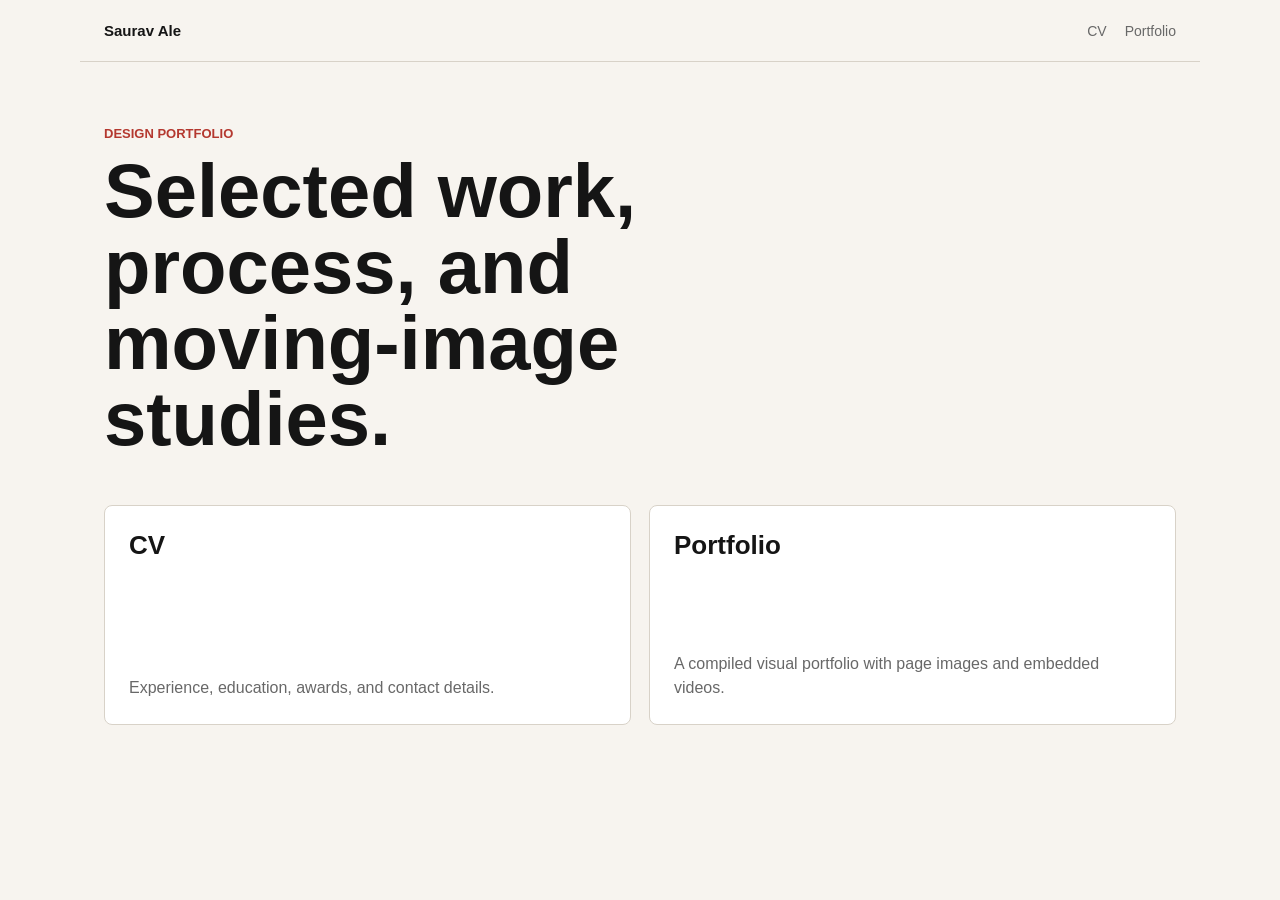
==== index.html @ 631ff881 "Template draft site with image CV and link to download PDF version - Framework to upload portfolio a" ====
<!doctype html>
<html lang="en">
  <head>
    <meta charset="utf-8">
    <meta name="viewport" content="width=device-width, initial-scale=1">
    <title>Portfolio</title>
    <link rel="stylesheet" href="styles.css">
  </head>
  <body data-page-name="Home">
    <header class="site-header">
      <a class="brand" href="index.html" data-site-name>Portfolio</a>
      <nav class="nav" aria-label="Main navigation">
        <a href="cv.html">CV</a>
        <a href="portfolio.html">Portfolio</a>
      </nav>
    </header>

    <main class="home">
      <section class="home-intro" aria-labelledby="home-title">
        <p class="eyebrow" data-site-role>Design Portfolio</p>
        <h1 id="home-title" data-home-title>Selected work, process, and moving-image studies.</h1>
      </section>

      <section class="choice-grid" aria-label="Portfolio choices">
        <a class="choice" href="cv.html">
          <span class="choice-label">CV</span>
          <span class="choice-detail">Experience, education, awards, and contact details.</span>
        </a>

        <a class="choice" href="portfolio.html">
          <span class="choice-label">Portfolio</span>
          <span class="choice-detail">A compiled visual portfolio with page images and embedded videos.</span>
        </a>
      </section>
    </main>
    <script src="site.config.js"></script>
    <script src="common.js"></script>
  </body>
</html>
---- styles.css ----
:root {
  --ink: #151515;
  --muted: #686868;
  --paper: #f7f4ef;
  --surface: #ffffff;
  --line: #d8d2c8;
  --accent: #b4382f;
  --accent-dark: #7c2823;
  --max-width: 1120px;
}

* {
  box-sizing: border-box;
}

html {
  background: var(--paper);
  color: var(--ink);
  font-family: Arial, Helvetica, sans-serif;
}

body {
  margin: 0;
  min-height: 100vh;
}

a {
  color: inherit;
}

.site-header {
  align-items: center;
  border-bottom: 1px solid var(--line);
  display: flex;
  gap: 24px;
  justify-content: space-between;
  margin: 0 auto;
  max-width: var(--max-width);
  padding: 22px 24px;
}

.brand {
  font-size: 15px;
  font-weight: 700;
  letter-spacing: 0;
  text-decoration: none;
}

.nav {
  display: flex;
  gap: 18px;
}

.nav a {
  color: var(--muted);
  font-size: 14px;
  text-decoration: none;
}

.nav a[aria-current="page"],
.nav a:hover {
  color: var(--ink);
}

.home,
.document-page,
.portfolio-shell {
  margin: 0 auto;
  max-width: var(--max-width);
  padding: 64px 24px;
}

.home {
  display: grid;
  gap: 48px;
}

.home-intro,
.document-heading {
  max-width: 760px;
}

.eyebrow {
  color: var(--accent);
  font-size: 13px;
  font-weight: 700;
  margin: 0 0 12px;
  text-transform: uppercase;
}

h1 {
  font-size: clamp(38px, 6vw, 76px);
  font-weight: 700;
  line-height: 1;
  margin: 0;
}

.document-heading h1 {
  font-size: clamp(34px, 5vw, 58px);
}

.document-heading p:last-child {
  color: var(--muted);
  font-size: 17px;
  line-height: 1.55;
  margin: 20px 0 0;
}

.choice-grid {
  display: grid;
  gap: 18px;
  grid-template-columns: repeat(2, minmax(0, 1fr));
}

.choice {
  background: var(--surface);
  border: 1px solid var(--line);
  border-radius: 8px;
  color: inherit;
  display: grid;
  gap: 14px;
  min-height: 220px;
  padding: 24px;
  text-decoration: none;
}

.choice:hover {
  border-color: var(--accent);
}

.choice-label {
  font-size: 26px;
  font-weight: 700;
}

.choice-detail {
  align-self: end;
  color: var(--muted);
  font-size: 16px;
  line-height: 1.5;
}

.button {
  background: var(--accent);
  border-radius: 6px;
  color: #ffffff;
  display: inline-block;
  font-weight: 700;
  margin-top: 28px;
  padding: 12px 16px;
  text-decoration: none;
}

.button:hover {
  background: var(--accent-dark);
}

.cv-actions {
  display: flex;
  flex-wrap: wrap;
  gap: 12px;
}

.cv-preview {
  background: var(--surface);
  border: 1px solid var(--line);
  border-radius: 8px;
  margin-top: 32px;
  overflow: hidden;
}

.cv-preview img {
  display: block;
  width: 100%;
}

.portfolio-pages {
  display: grid;
  gap: 28px;
  margin-top: 40px;
}

.portfolio-page {
  background: var(--surface);
  border: 1px solid var(--line);
  border-radius: 8px;
  overflow: hidden;
  position: relative;
}

.portfolio-page img {
  display: block;
  width: 100%;
}

.video-layer {
  border: 0;
  display: block;
  height: var(--video-height);
  left: var(--video-x);
  object-fit: cover;
  position: absolute;
  top: var(--video-y);
  width: var(--video-width);
}

.empty-state {
  background: var(--surface);
  border: 1px dashed var(--line);
  border-radius: 8px;
  color: var(--muted);
  line-height: 1.5;
  padding: 24px;
}

@media (max-width: 720px) {
  .site-header {
    align-items: flex-start;
    flex-direction: column;
  }

  .choice-grid {
    grid-template-columns: 1fr;
  }

  .home,
  .document-page,
  .portfolio-shell {
    padding-top: 42px;
  }
}
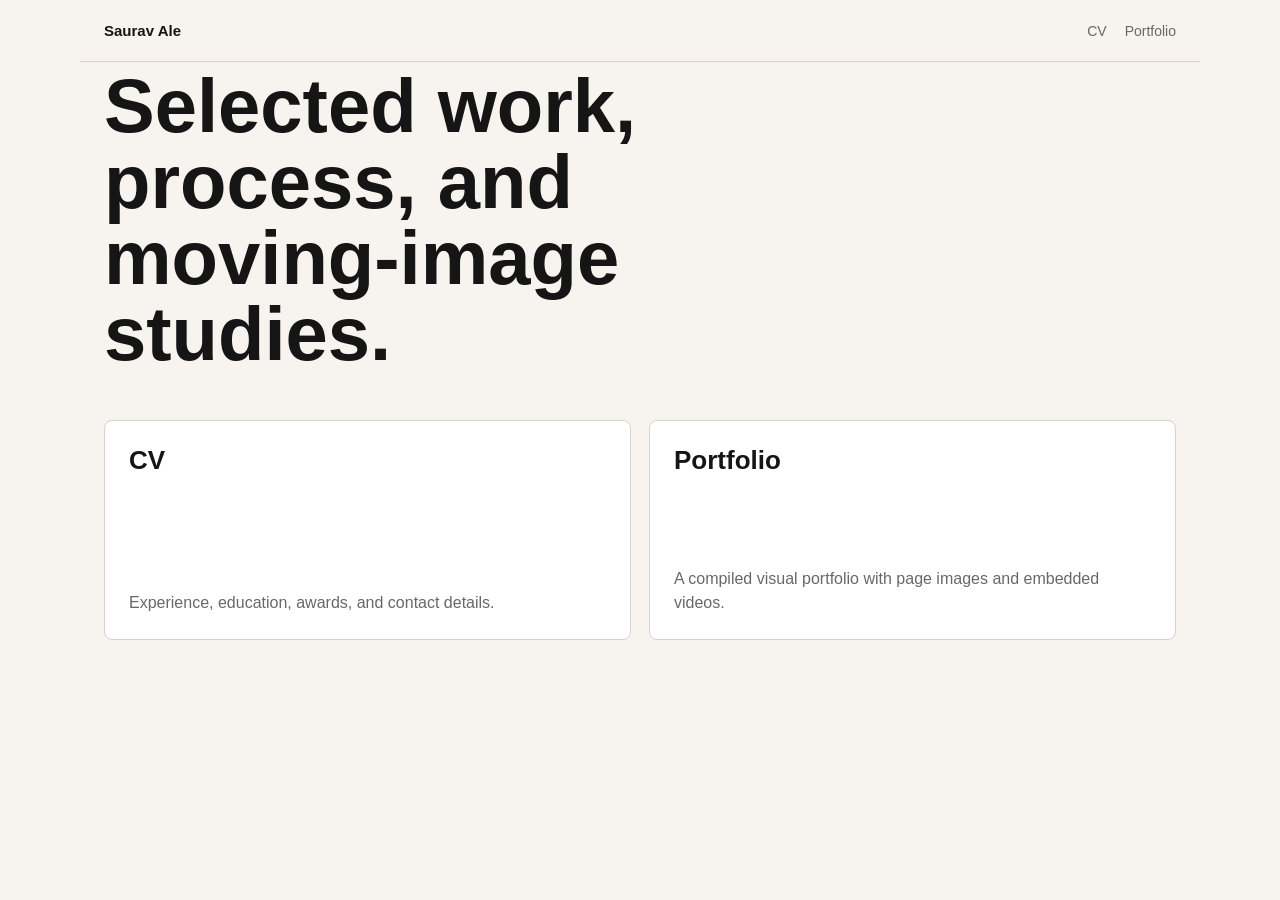
==== commit a9f8702b: "- Added portfolio pages to assets - Removed unnecessary headers and lines" ====
--- a/index.html
+++ b/index.html
@@ -17,7 +17,7 @@
 
     <main class="home">
       <section class="home-intro" aria-labelledby="home-title">
-        <p class="eyebrow" data-site-role>Design Portfolio</p>
+        <!-- <p class="eyebrow" data-site-role>Design Portfolio</p> -->
         <h1 id="home-title" data-home-title>Selected work, process, and moving-image studies.</h1>
       </section>
 
--- a/styles.css
+++ b/styles.css
@@ -67,7 +67,7 @@
 .portfolio-shell {
   margin: 0 auto;
   max-width: var(--max-width);
-  padding: 64px 24px;
+  padding: 6px 24px;
 }
 
 .home {
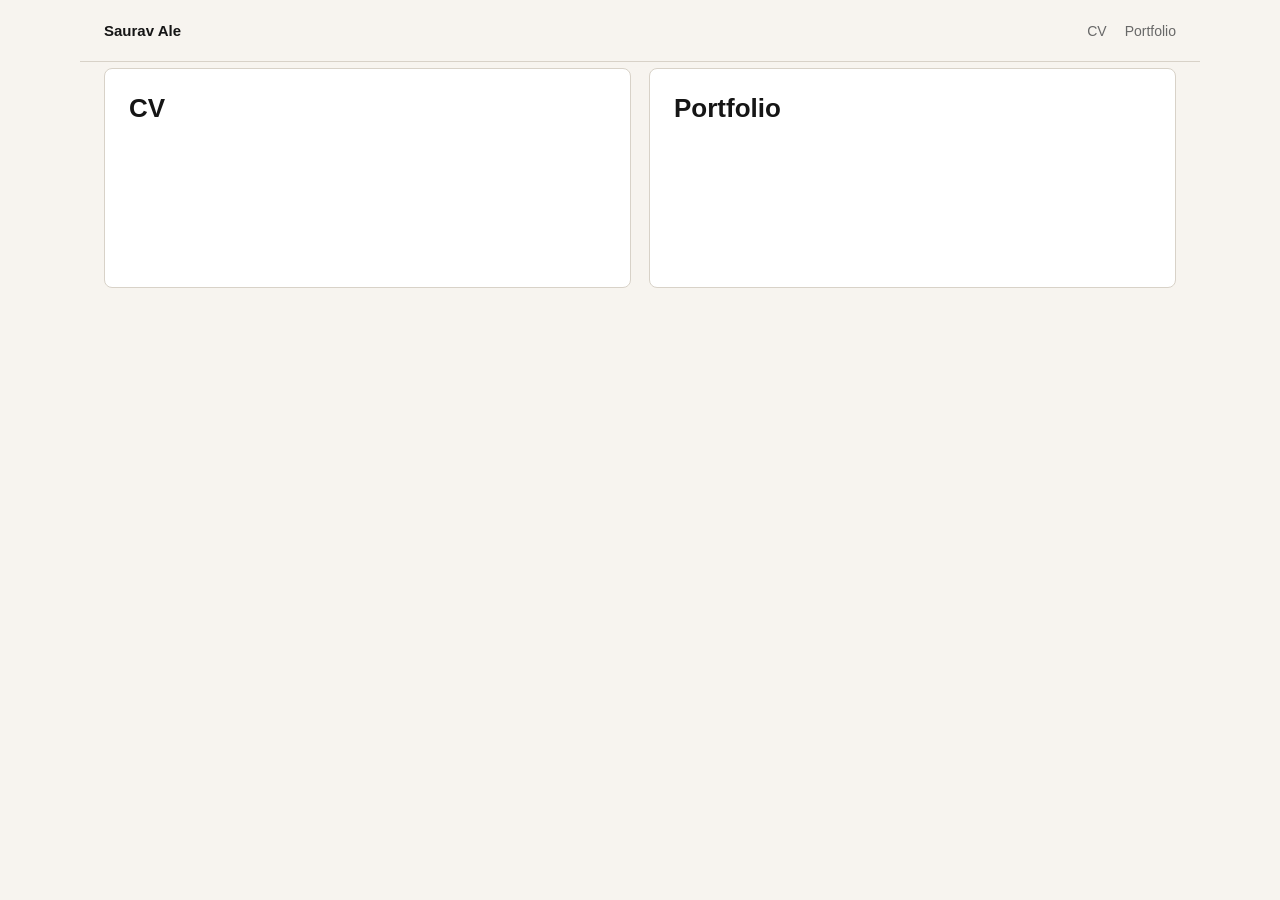
==== commit 58929952: "Remove extra text for not" ====
--- a/index.html
+++ b/index.html
@@ -16,20 +16,20 @@
     </header>
 
     <main class="home">
-      <section class="home-intro" aria-labelledby="home-title">
-        <!-- <p class="eyebrow" data-site-role>Design Portfolio</p> -->
+      <!-- <section class="home-intro" aria-labelledby="home-title">
+        <p class="eyebrow" data-site-role>Design Portfolio</p> 
         <h1 id="home-title" data-home-title>Selected work, process, and moving-image studies.</h1>
-      </section>
+      </section> -->
 
       <section class="choice-grid" aria-label="Portfolio choices">
         <a class="choice" href="cv.html">
           <span class="choice-label">CV</span>
-          <span class="choice-detail">Experience, education, awards, and contact details.</span>
+          <!-- <span class="choice-detail">Experience, education, awards, and contact details.</span> -->
         </a>
 
         <a class="choice" href="portfolio.html">
           <span class="choice-label">Portfolio</span>
-          <span class="choice-detail">A compiled visual portfolio with page images and embedded videos.</span>
+          <!-- <span class="choice-detail">A compiled visual portfolio with page images and embedded videos.</span> -->
         </a>
       </section>
     </main>
--- a/styles.css
+++ b/styles.css
@@ -190,7 +190,10 @@
 
 .portfolio-page img {
   display: block;
+  position: relative;
+  pointer-events: none;
   width: 100%;
+  z-index: 2;
 }
 
 .video-layer {
@@ -202,6 +205,7 @@
   position: absolute;
   top: var(--video-y);
   width: var(--video-width);
+  z-index: var(--video-z-index, 1);
 }
 
 .empty-state {
